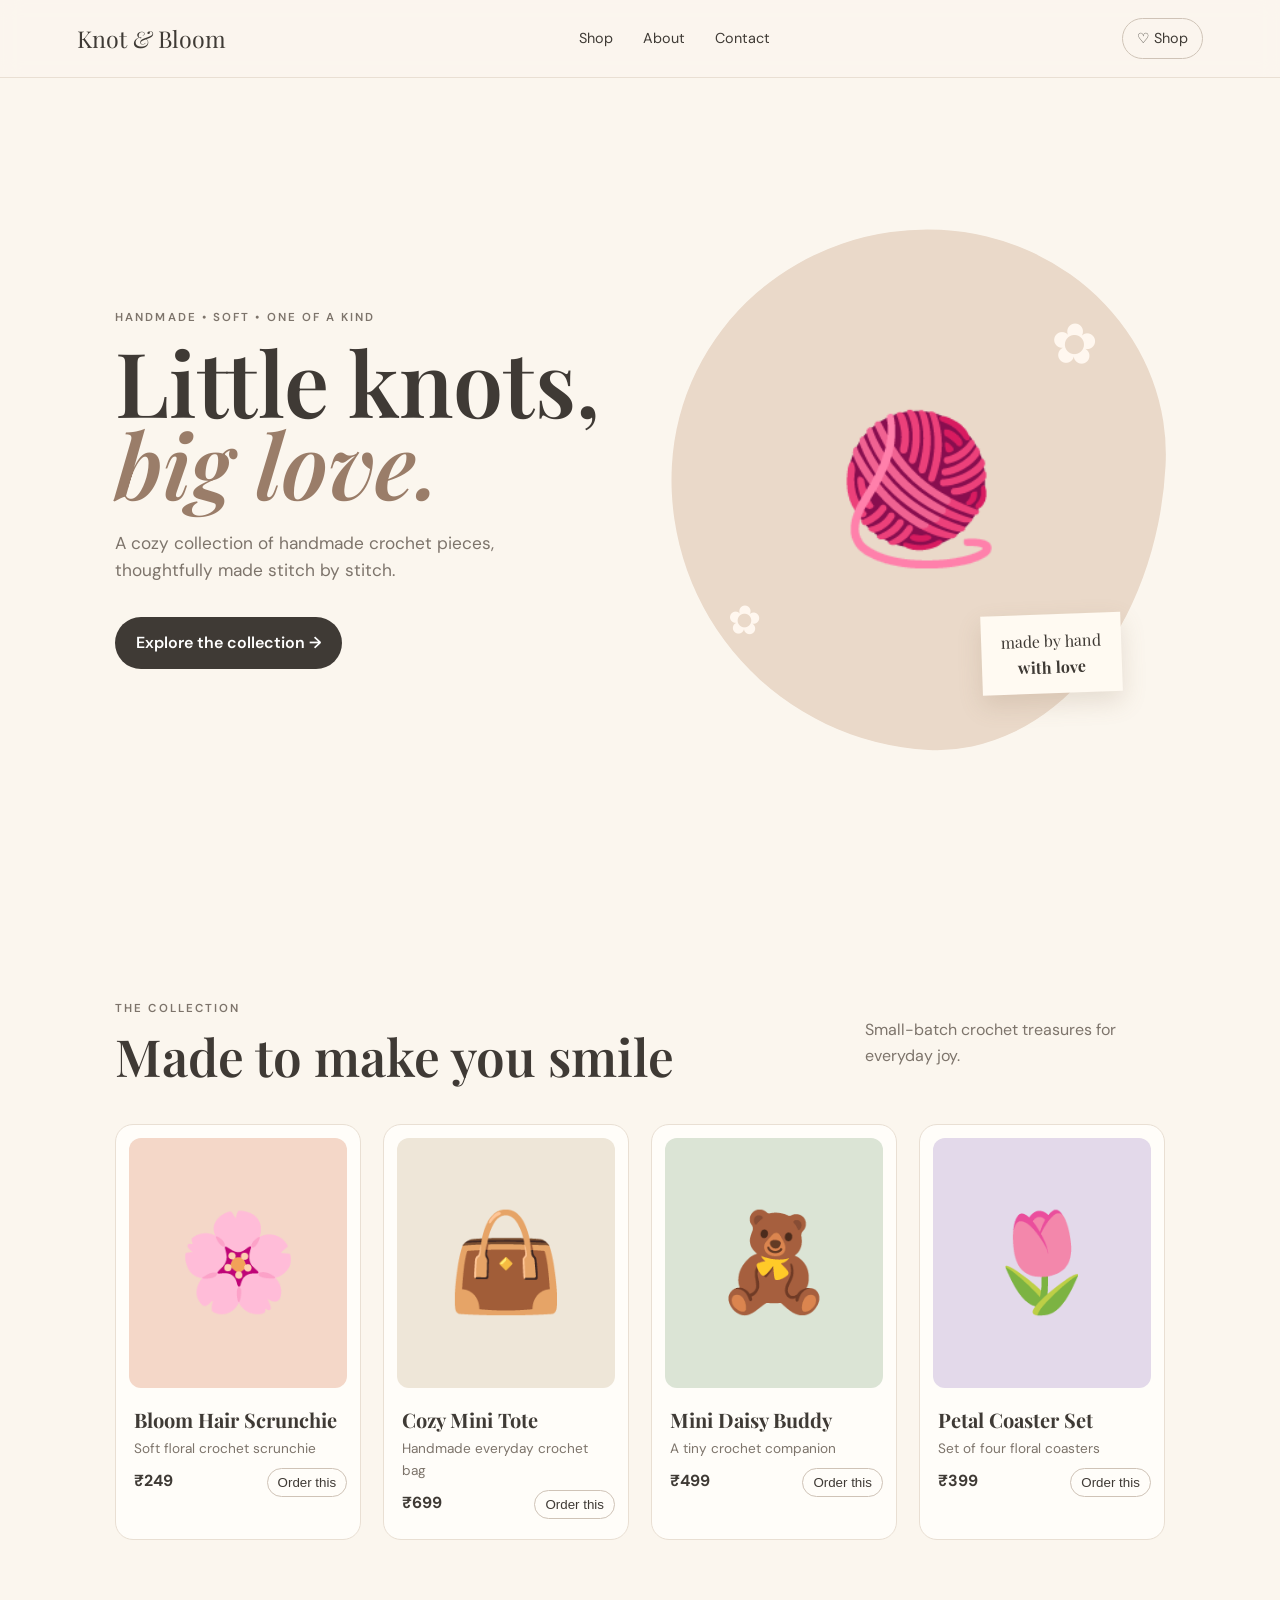
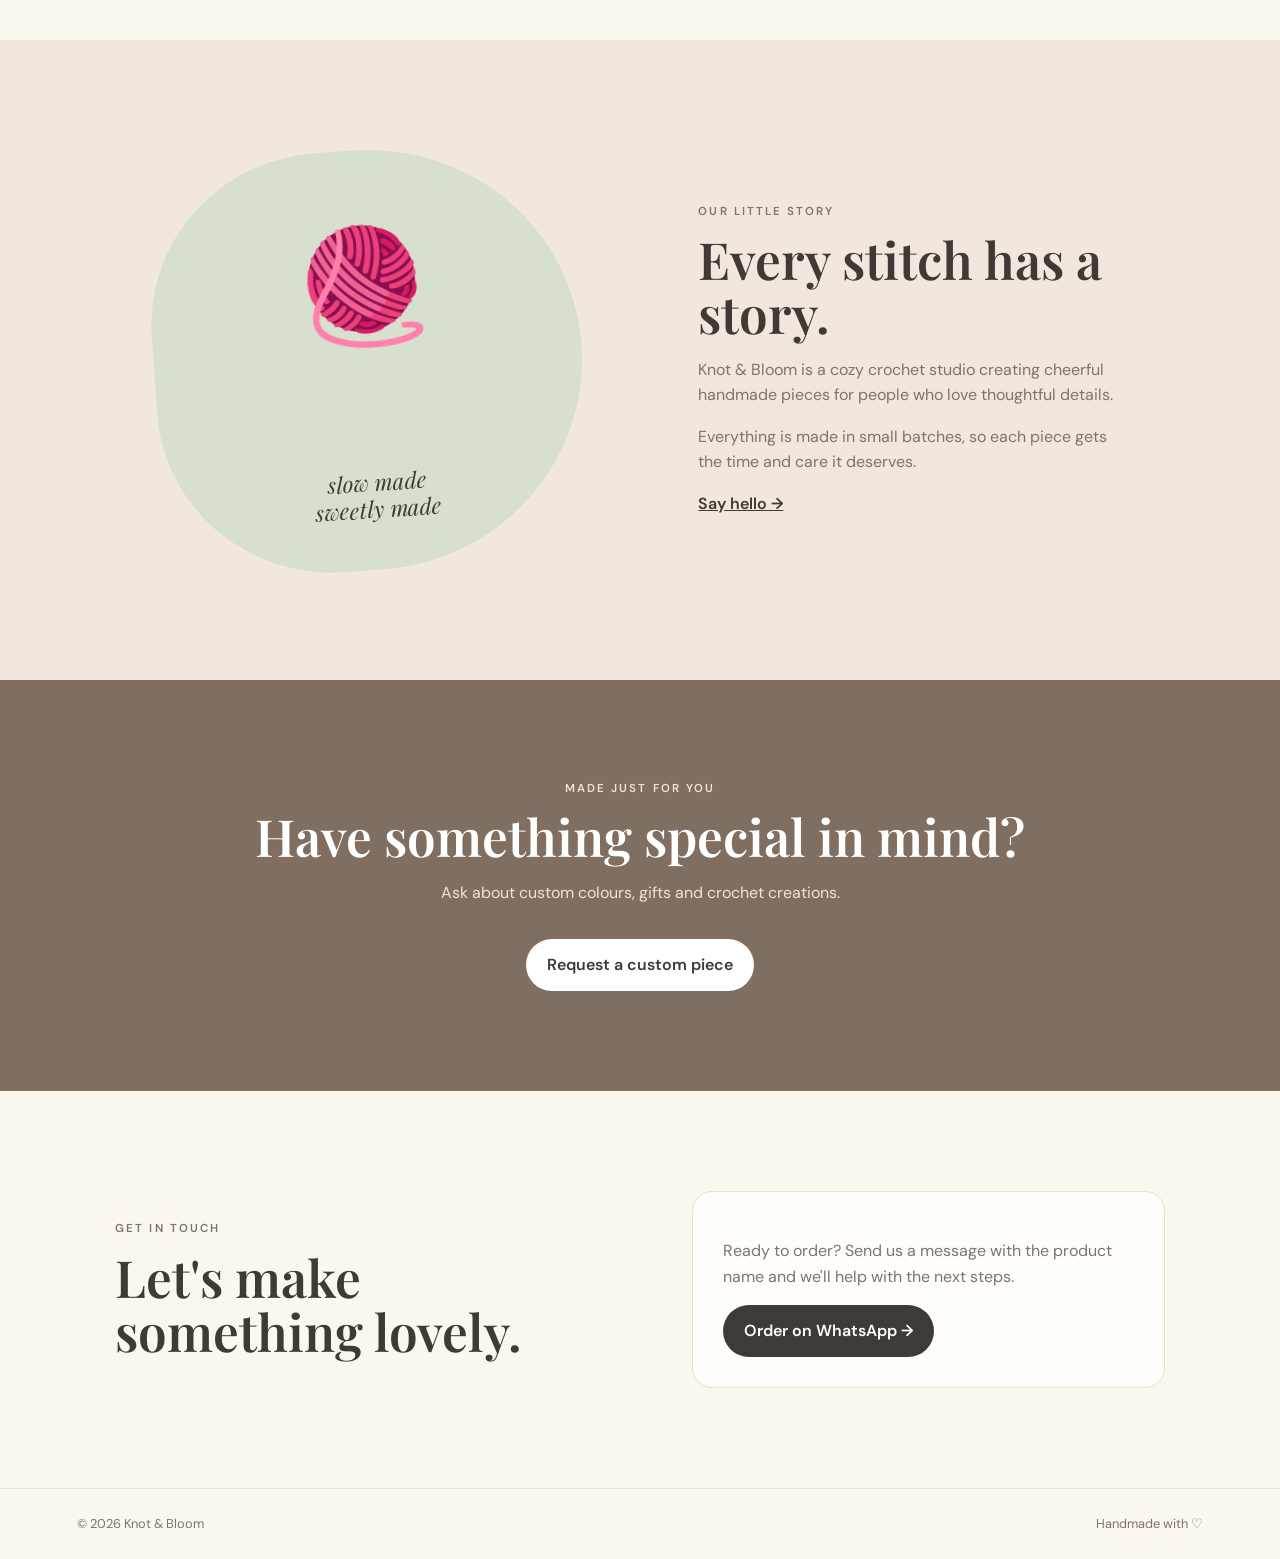
==== index.html @ 45af6f52 "Rename index html to index.html" ====
<!DOCTYPE html>
<html lang="en">
<head>
  <meta charset="UTF-8">
  <meta name="viewport" content="width=device-width, initial-scale=1.0">
  <title>Knot & Bloom | Handmade Crochet</title>
  <link rel="stylesheet" href="style.css">
</head>
<body>
<header class="nav">
  <a class="logo" href="#home">Knot <span>&</span> Bloom</a>
  <nav>
    <a href="#shop">Shop</a>
    <a href="#about">About</a>
    <a href="#contact">Contact</a>
  </nav>
  <a class="bag" href="#shop">♡ Shop</a>
</header>

<main>
<section id="home" class="hero">
  <div class="hero-copy">
    <p class="eyebrow">HANDMADE • SOFT • ONE OF A KIND</p>
    <h1>Little knots,<br><em>big love.</em></h1>
    <p class="intro">A cozy collection of handmade crochet pieces, thoughtfully made stitch by stitch.</p>
    <a class="button" href="#shop">Explore the collection →</a>
  </div>
  <div class="hero-art">
    <div class="yarn">🧶</div>
    <div class="flower flower1">✿</div>
    <div class="flower flower2">✿</div>
    <div class="card-note">made by hand<br><strong>with love</strong></div>
  </div>
</section>

<section id="shop" class="section">
  <div class="section-head">
    <div>
      <p class="eyebrow">THE COLLECTION</p>
      <h2>Made to make you smile</h2>
    </div>
    <p>Small-batch crochet treasures for everyday joy.</p>
  </div>

  <div class="products">
    <article class="product">
      <div class="product-img peach">🌸</div>
      <h3>Bloom Hair Scrunchie</h3>
      <p>Soft floral crochet scrunchie</p>
      <strong>₹249</strong>
      <button onclick="order('Bloom Hair Scrunchie','₹249')">Order this</button>
    </article>

    <article class="product">
      <div class="product-img cream">👜</div>
      <h3>Cozy Mini Tote</h3>
      <p>Handmade everyday crochet bag</p>
      <strong>₹699</strong>
      <button onclick="order('Cozy Mini Tote','₹699')">Order this</button>
    </article>

    <article class="product">
      <div class="product-img sage">🧸</div>
      <h3>Mini Daisy Buddy</h3>
      <p>A tiny crochet companion</p>
      <strong>₹499</strong>
      <button onclick="order('Mini Daisy Buddy','₹499')">Order this</button>
    </article>

    <article class="product">
      <div class="product-img lilac">🌷</div>
      <h3>Petal Coaster Set</h3>
      <p>Set of four floral coasters</p>
      <strong>₹399</strong>
      <button onclick="order('Petal Coaster Set','₹399')">Order this</button>
    </article>
  </div>
</section>

<section id="about" class="about">
  <div class="about-art">🧶<br><span>slow made<br>sweetly made</span></div>
  <div>
    <p class="eyebrow">OUR LITTLE STORY</p>
    <h2>Every stitch has a story.</h2>
    <p>Knot & Bloom is a cozy crochet studio creating cheerful handmade pieces for people who love thoughtful details.</p>
    <p>Everything is made in small batches, so each piece gets the time and care it deserves.</p>
    <a href="#contact" class="text-link">Say hello →</a>
  </div>
</section>

<section class="custom">
  <p class="eyebrow">MADE JUST FOR YOU</p>
  <h2>Have something special in mind?</h2>
  <p>Ask about custom colours, gifts and crochet creations.</p>
  <a class="button light" href="#contact">Request a custom piece</a>
</section>

<section id="contact" class="contact section">
  <div>
    <p class="eyebrow">GET IN TOUCH</p>
    <h2>Let's make something lovely.</h2>
  </div>
  <div class="contact-box">
    <p>Ready to order? Send us a message with the product name and we'll help with the next steps.</p>
    <a class="button" href="#shop">Order on WhatsApp →</a>
  </div>
</section>
</main>

<footer>
  <span>© 2026 Knot & Bloom</span>
  <span>Handmade with ♡</span>
</footer>

<script src="script.js"></script>
</body>
</html>
---- style.css ----
@import url('https://fonts.googleapis.com/css2?family=DM+Sans:wght@400;500;600&family=Playfair+Display:ital,wght@0,500;0,600;1,500;1,600&display=swap');

:root{--ink:#3f3a35;--muted:#7d746b;--cream:#fbf6ee;--paper:#fffdf9;--peach:#f4d7c8;--sage:#dbe4d5;--lilac:#e3d9ea;--line:#e9dfd3}
*{box-sizing:border-box}
html{scroll-behavior:smooth}
body{margin:0;background:var(--cream);color:var(--ink);font-family:"DM Sans",sans-serif;line-height:1.6}
.nav{height:78px;display:flex;align-items:center;justify-content:space-between;padding:0 6%;border-bottom:1px solid var(--line);background:rgba(251,246,238,.9);position:sticky;top:0;z-index:5;backdrop-filter:blur(10px)}
.logo{font-family:"Playfair Display",serif;font-size:1.45rem;color:var(--ink);text-decoration:none}
.logo span{font-style:italic}
.nav nav{display:flex;gap:30px}
.nav nav a,.bag{color:var(--ink);text-decoration:none;font-size:.9rem}
.bag{border:1px solid #cfc3b7;padding:8px 14px;border-radius:99px}
.hero{min-height:calc(100vh - 78px);display:grid;grid-template-columns:1fr 1fr;align-items:center;padding:7% 9%;gap:6%;overflow:hidden}
.eyebrow{font-size:.72rem;letter-spacing:.18em;font-weight:600;color:var(--muted);margin:0 0 12px}
.hero h1{font:600 clamp(3.8rem,7vw,7rem)/.92 "Playfair Display",serif;margin:0 0 25px}
.hero h1 em{color:#9a7d69}
.intro{max-width:480px;color:var(--muted);font-size:1.08rem;margin-bottom:32px}
.button{display:inline-block;background:var(--ink);color:white;text-decoration:none;border:0;border-radius:99px;padding:13px 21px;font-weight:600;cursor:pointer}
.hero-art{height:520px;max-width:520px;width:100%;background:#ead9c9;border-radius:52% 48% 45% 55%/48% 43% 57% 52%;position:relative;display:grid;place-items:center;transform:rotate(3deg)}
.yarn{font-size:9rem;transform:rotate(-3deg)}
.flower{position:absolute;font-size:3.5rem;color:#fff7ef}
.flower1{top:12%;right:15%}
.flower2{bottom:17%;left:13%;font-size:2.5rem}
.card-note{position:absolute;bottom:12%;right:7%;background:#fffaf2;padding:14px 20px;transform:rotate(-5deg);box-shadow:0 10px 25px #8a6d5730;text-align:center;font-family:"Playfair Display",serif}
.section{padding:100px 9%}
.section-head{display:flex;justify-content:space-between;align-items:end;margin-bottom:40px}
.section h2,.about h2,.custom h2,.contact h2{font:600 clamp(2.3rem,4vw,4rem)/1.05 "Playfair Display",serif;margin:0}
.section-head>p{max-width:300px;color:var(--muted)}
.products{display:grid;grid-template-columns:repeat(4,1fr);gap:22px}
.product{background:var(--paper);padding:13px 13px 20px;border:1px solid var(--line);border-radius:18px}
.product-img{height:250px;border-radius:12px;display:grid;place-items:center;font-size:6rem}
.peach{background:var(--peach)}
.cream{background:#eee6d8}
.sage{background:var(--sage)}
.lilac{background:var(--lilac)}
.product h3{font-family:"Playfair Display",serif;font-size:1.25rem;margin:16px 5px 2px}
.product p{color:var(--muted);font-size:.85rem;margin:0 5px 8px}
.product strong{margin-left:5px}
.product button{float:right;border:1px solid #cfc3b7;background:transparent;border-radius:99px;padding:6px 10px;cursor:pointer;color:var(--ink)}
.about{padding:110px 12%;display:grid;grid-template-columns:1fr 1fr;gap:12%;align-items:center;background:#f1e7dc}
.about-art{height:420px;background:#d7dfcf;border-radius:45% 55% 55% 45%;display:grid;place-items:center;font-size:7rem;text-align:center;transform:rotate(-4deg)}
.about-art span{font:italic 1.4rem "Playfair Display",serif;line-height:1.2}
.about p:not(.eyebrow){color:var(--muted);max-width:500px}
.text-link{color:var(--ink);font-weight:600}
.custom{text-align:center;padding:100px 20px;background:#806e61;color:white}
.custom .eyebrow,.custom p{color:#eee4db}
.custom h2{margin-bottom:15px}
.light{background:white;color:var(--ink);margin-top:18px}
.contact{display:grid;grid-template-columns:1fr 1fr;gap:10%;align-items:center}
.contact-box{background:var(--paper);padding:30px;border:1px solid var(--line);border-radius:20px}
.contact-box p{color:var(--muted)}
.contact-box small{display:block;margin-top:18px;color:#9a9087}
code{background:#eee5dc;padding:2px 5px;border-radius:4px}
footer{padding:25px 6%;display:flex;justify-content:space-between;border-top:1px solid var(--line);color:var(--muted);font-size:.8rem}
@media(max-width:850px){.nav nav{display:none}.hero,.about,.contact{grid-template-columns:1fr}.hero{padding-top:60px}.hero-art{height:350px}.products{grid-template-columns:1fr 1fr}.section-head{display:block}.about-art{height:320px}.contact{gap:35px}}
@media(max-width:520px){.products{grid-template-columns:1fr}.product-img{height:230px}.hero h1{font-size:4rem}.nav{padding:0 5%}}
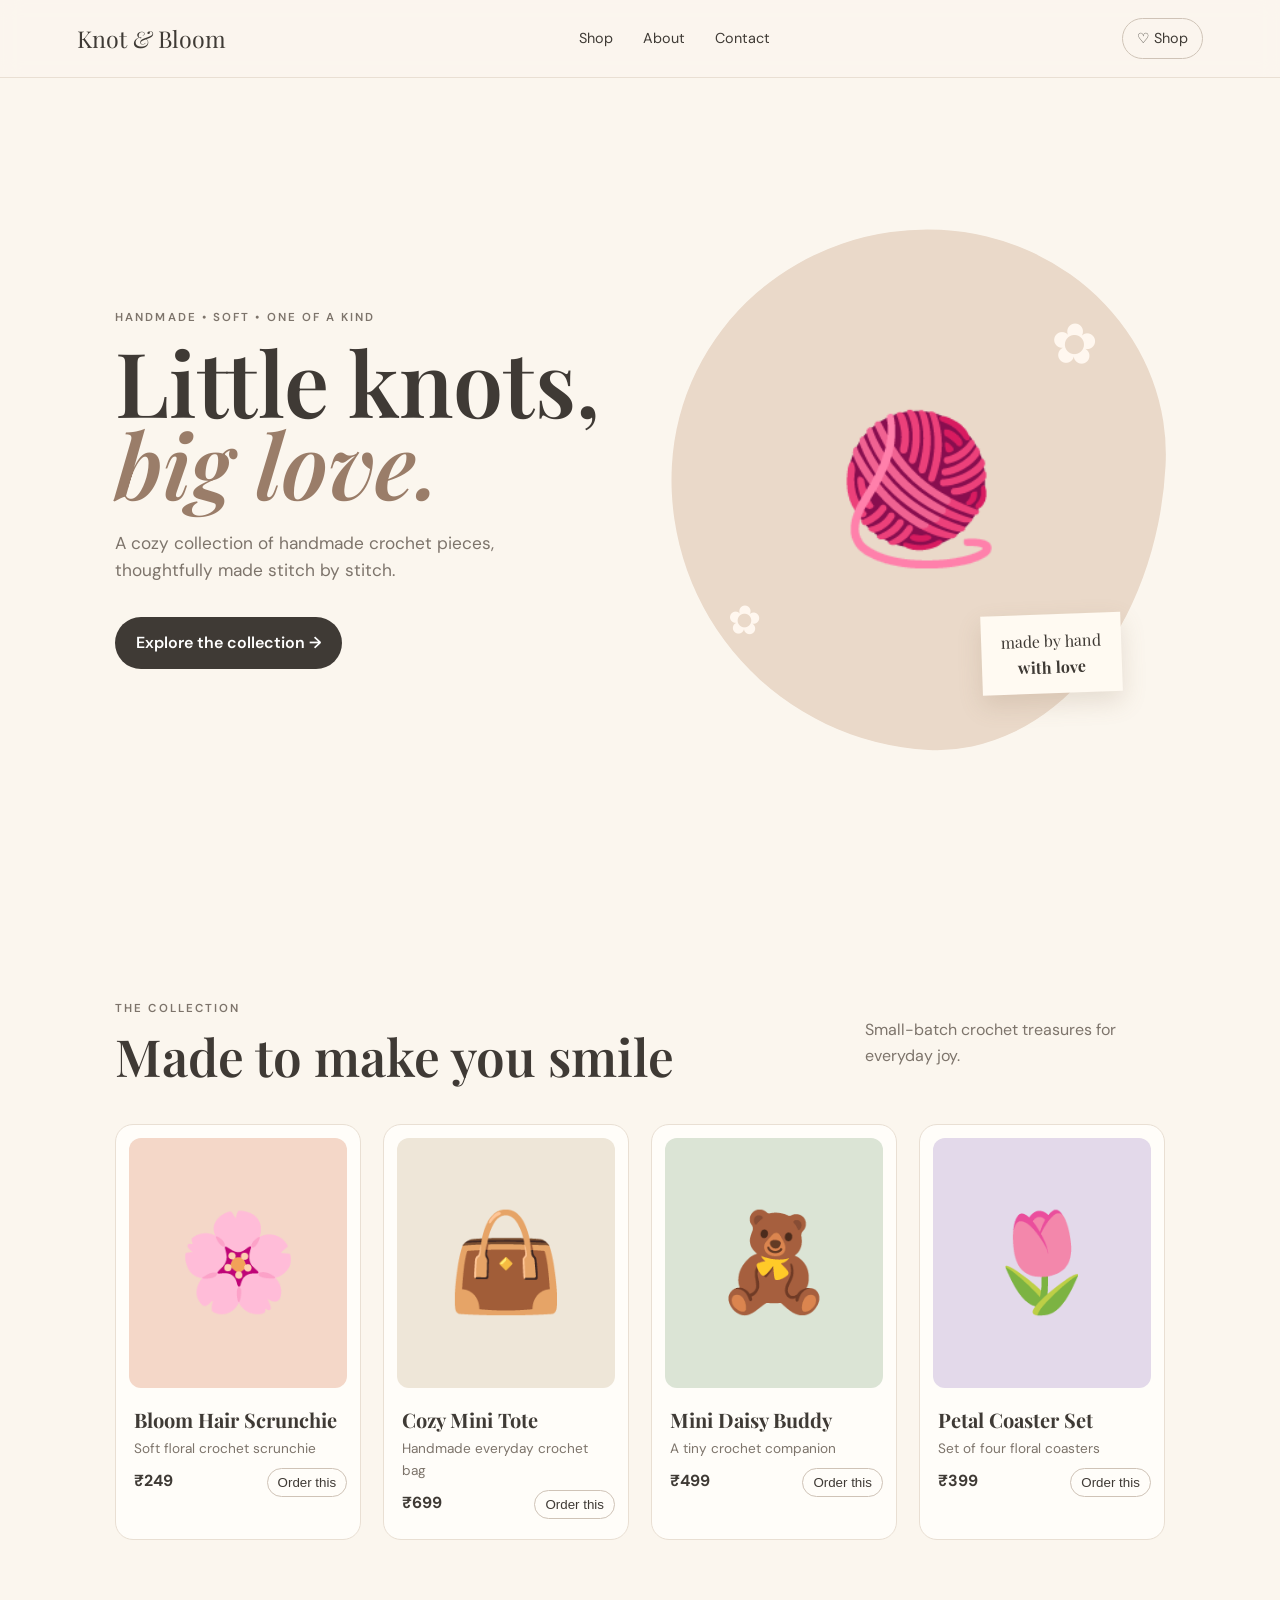
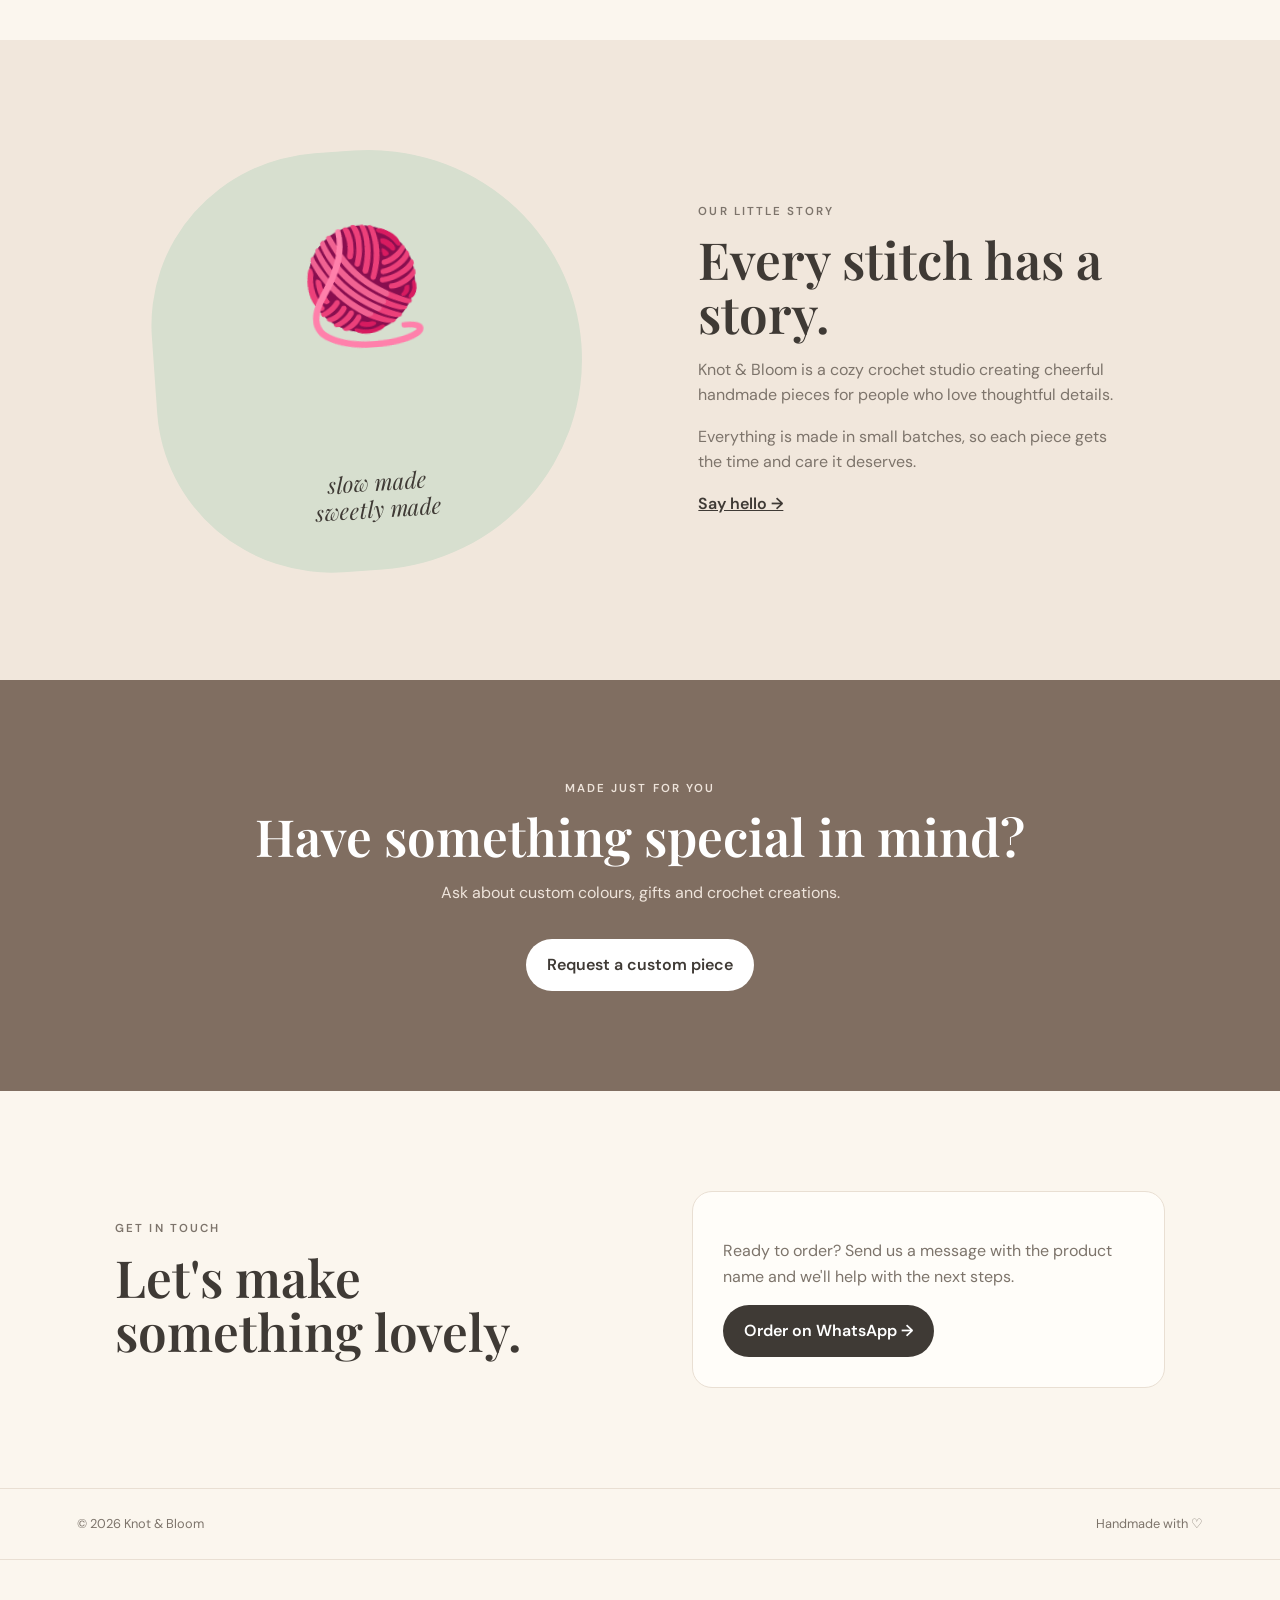
==== commit 7f50741f: "Add footer to index.html" ====
--- a/index.html
+++ b/index.html
@@ -115,3 +115,4 @@
 <script src="script.js"></script>
 </body>
 </html>
+<footer>
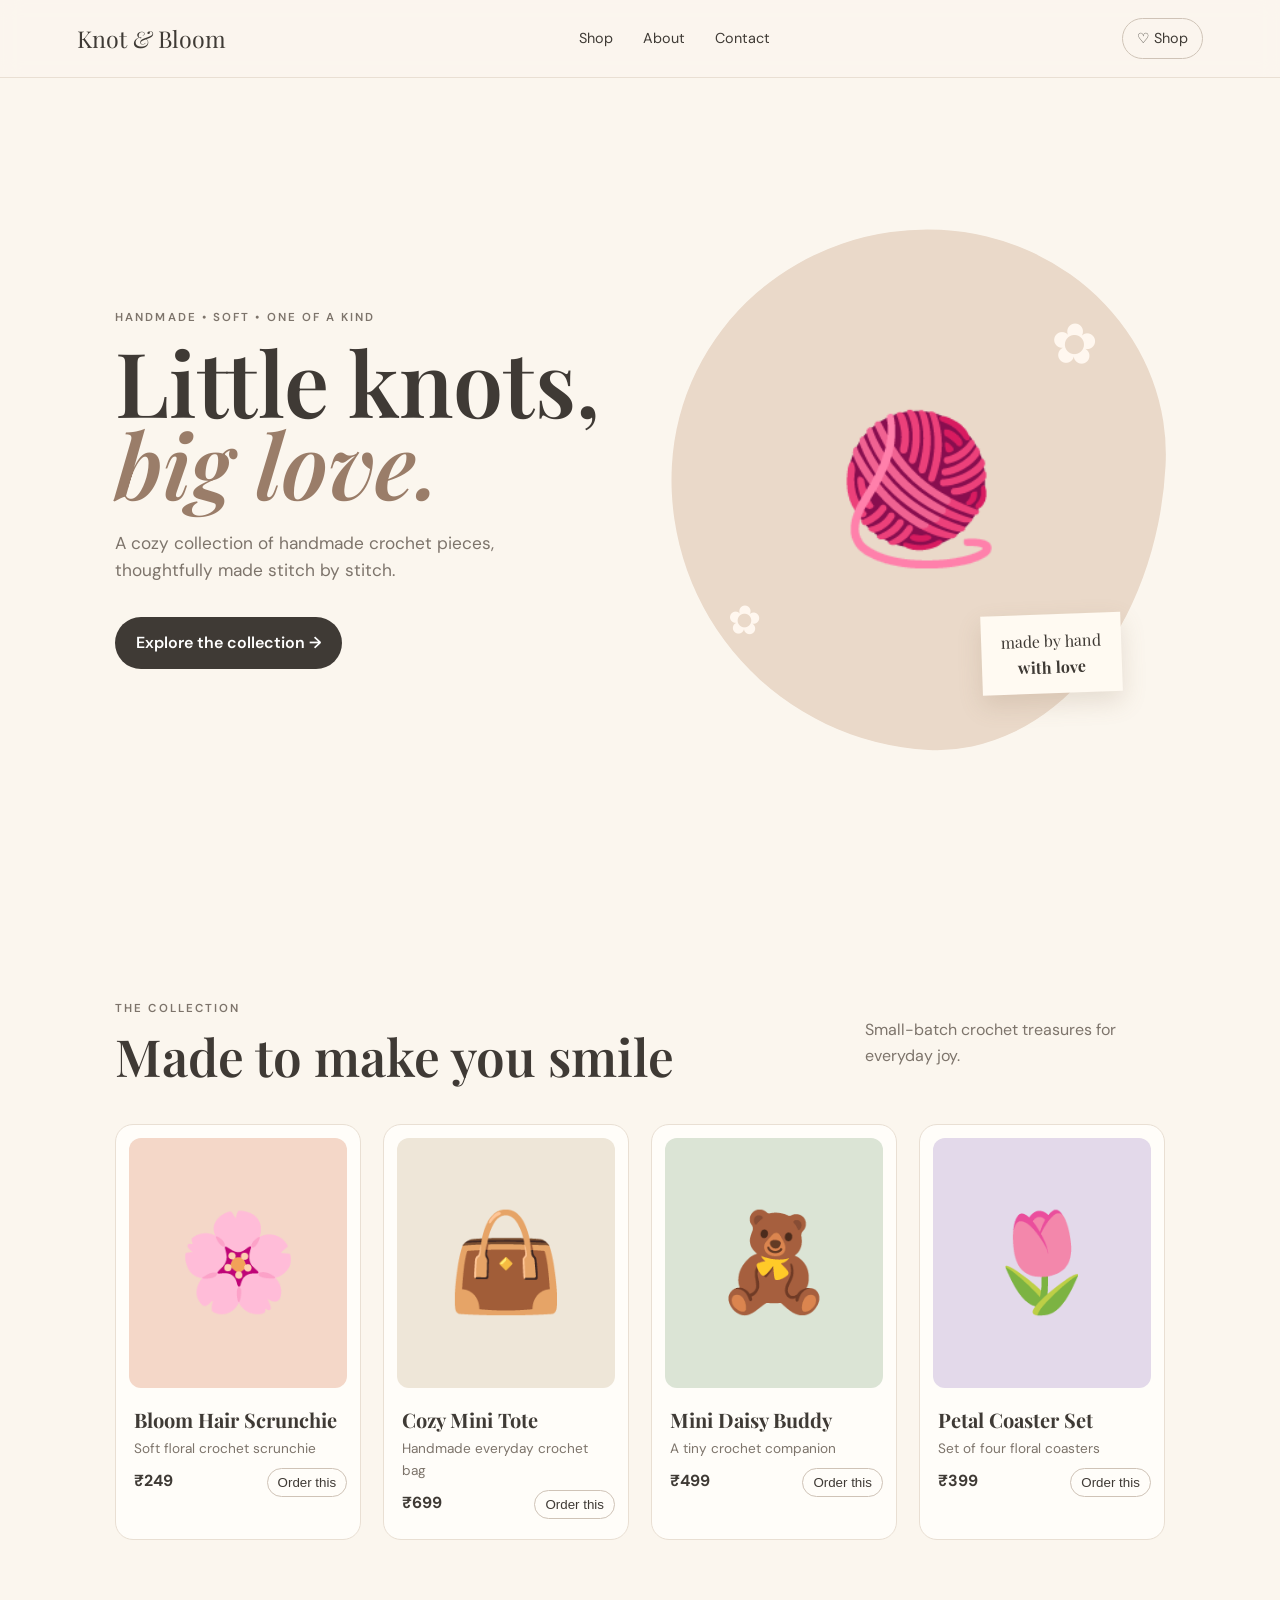
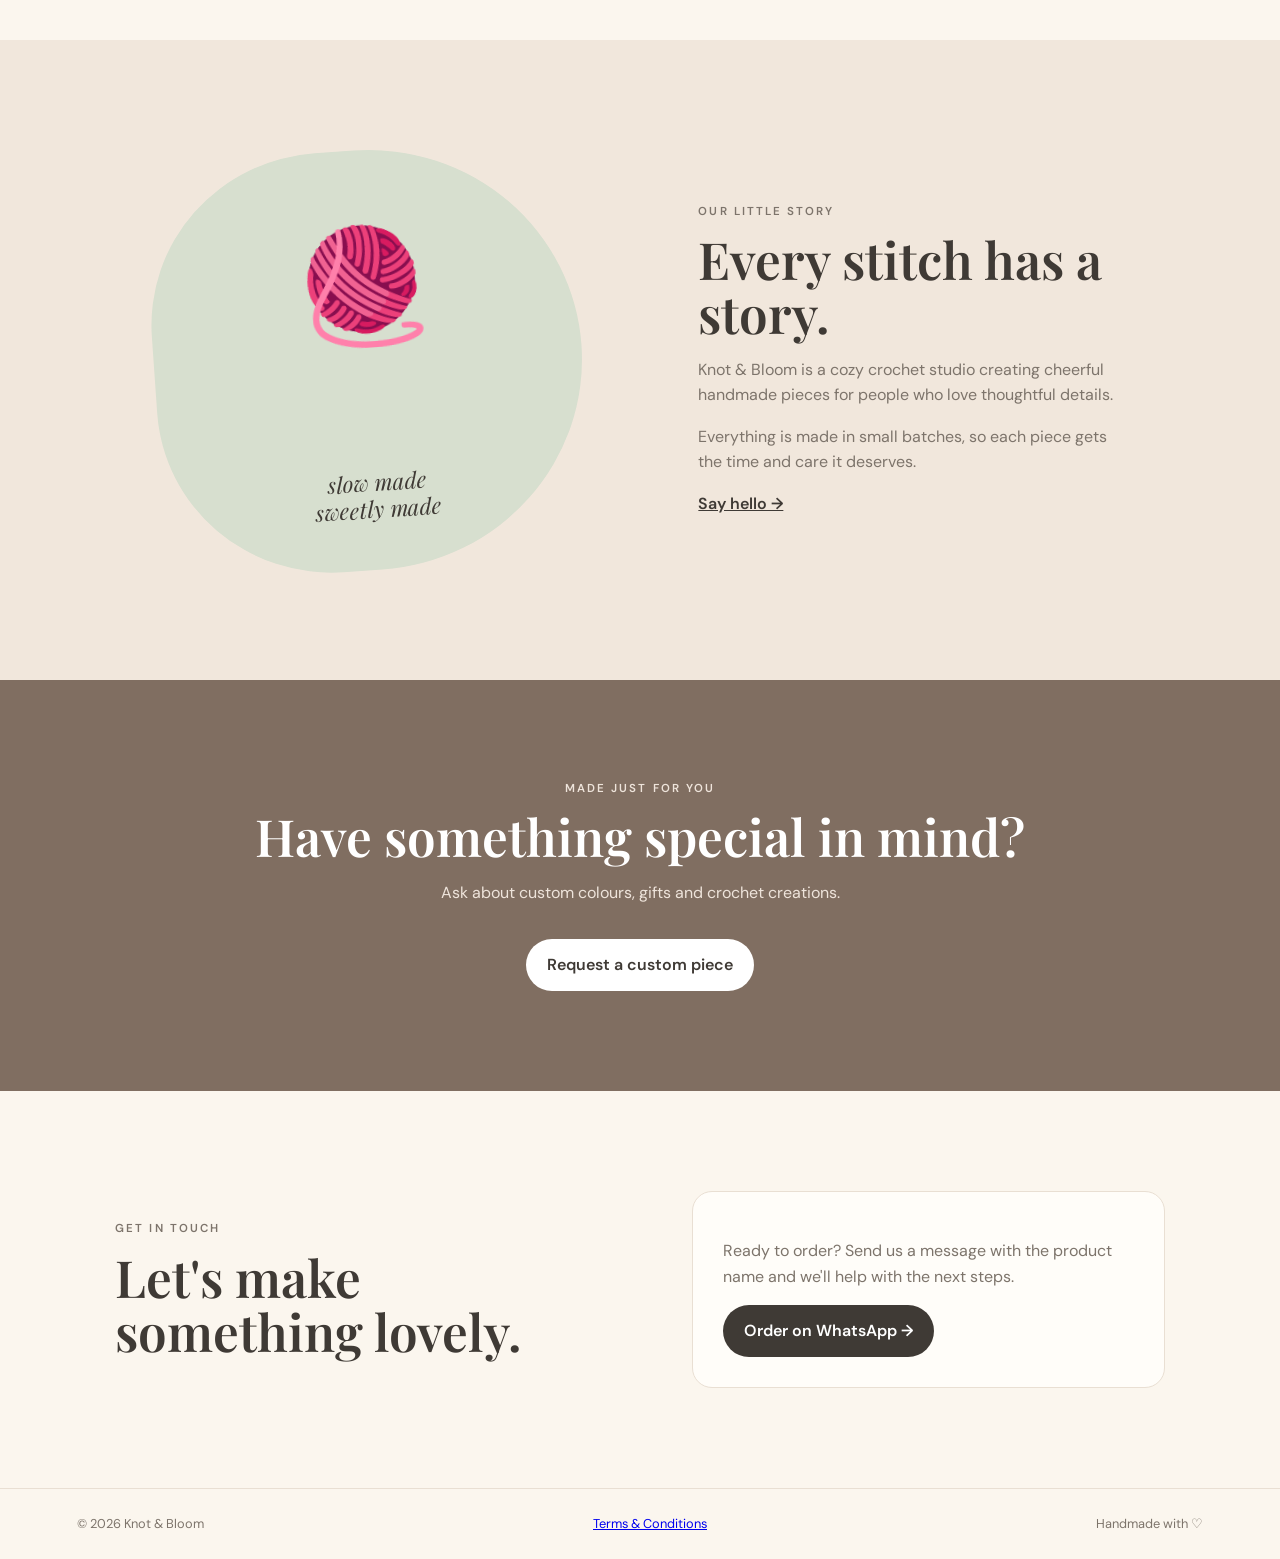
==== commit 6c18b6d1: "Add Terms & Conditions link to footer" ====
--- a/index.html
+++ b/index.html
@@ -109,10 +109,10 @@
 
 <footer>
   <span>© 2026 Knot & Bloom</span>
+  <a href="terms.html">Terms & Conditions</a>
   <span>Handmade with ♡</span>
 </footer>
 
 <script src="script.js"></script>
 </body>
 </html>
-<footer>
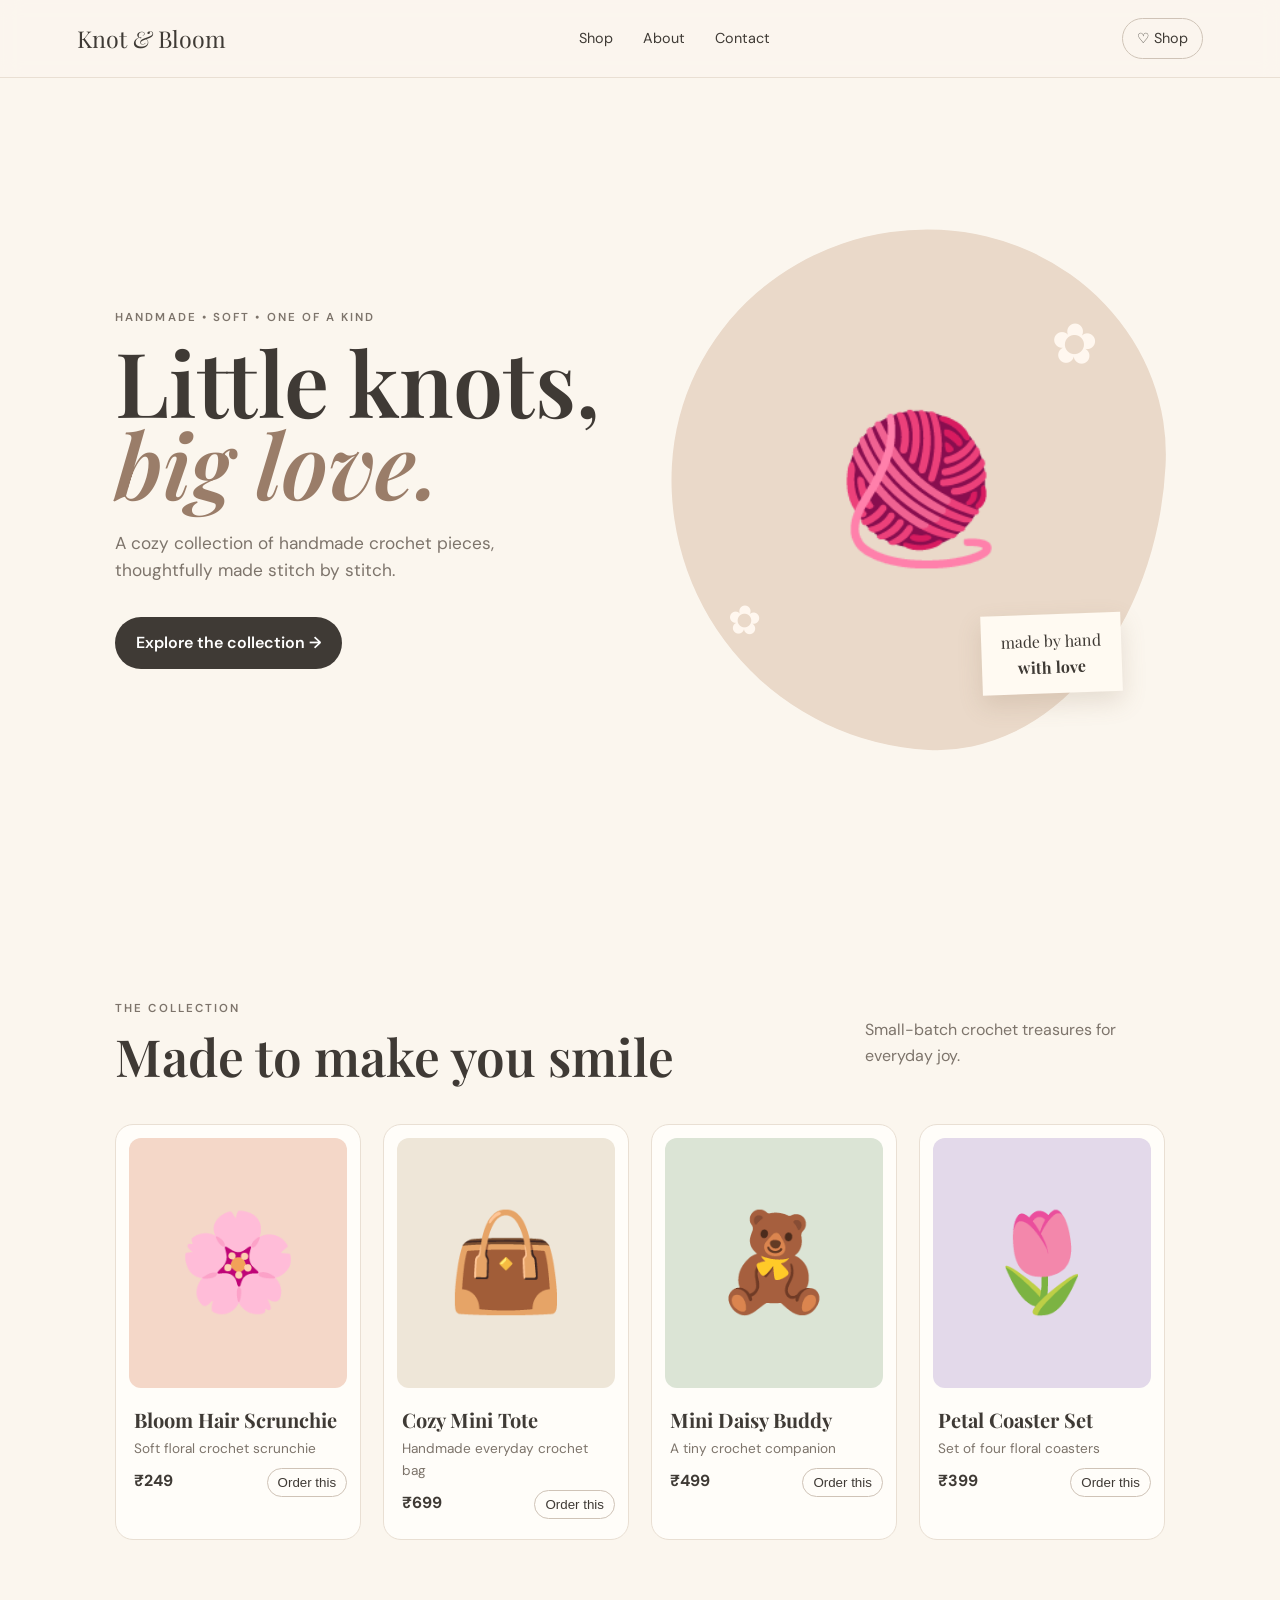
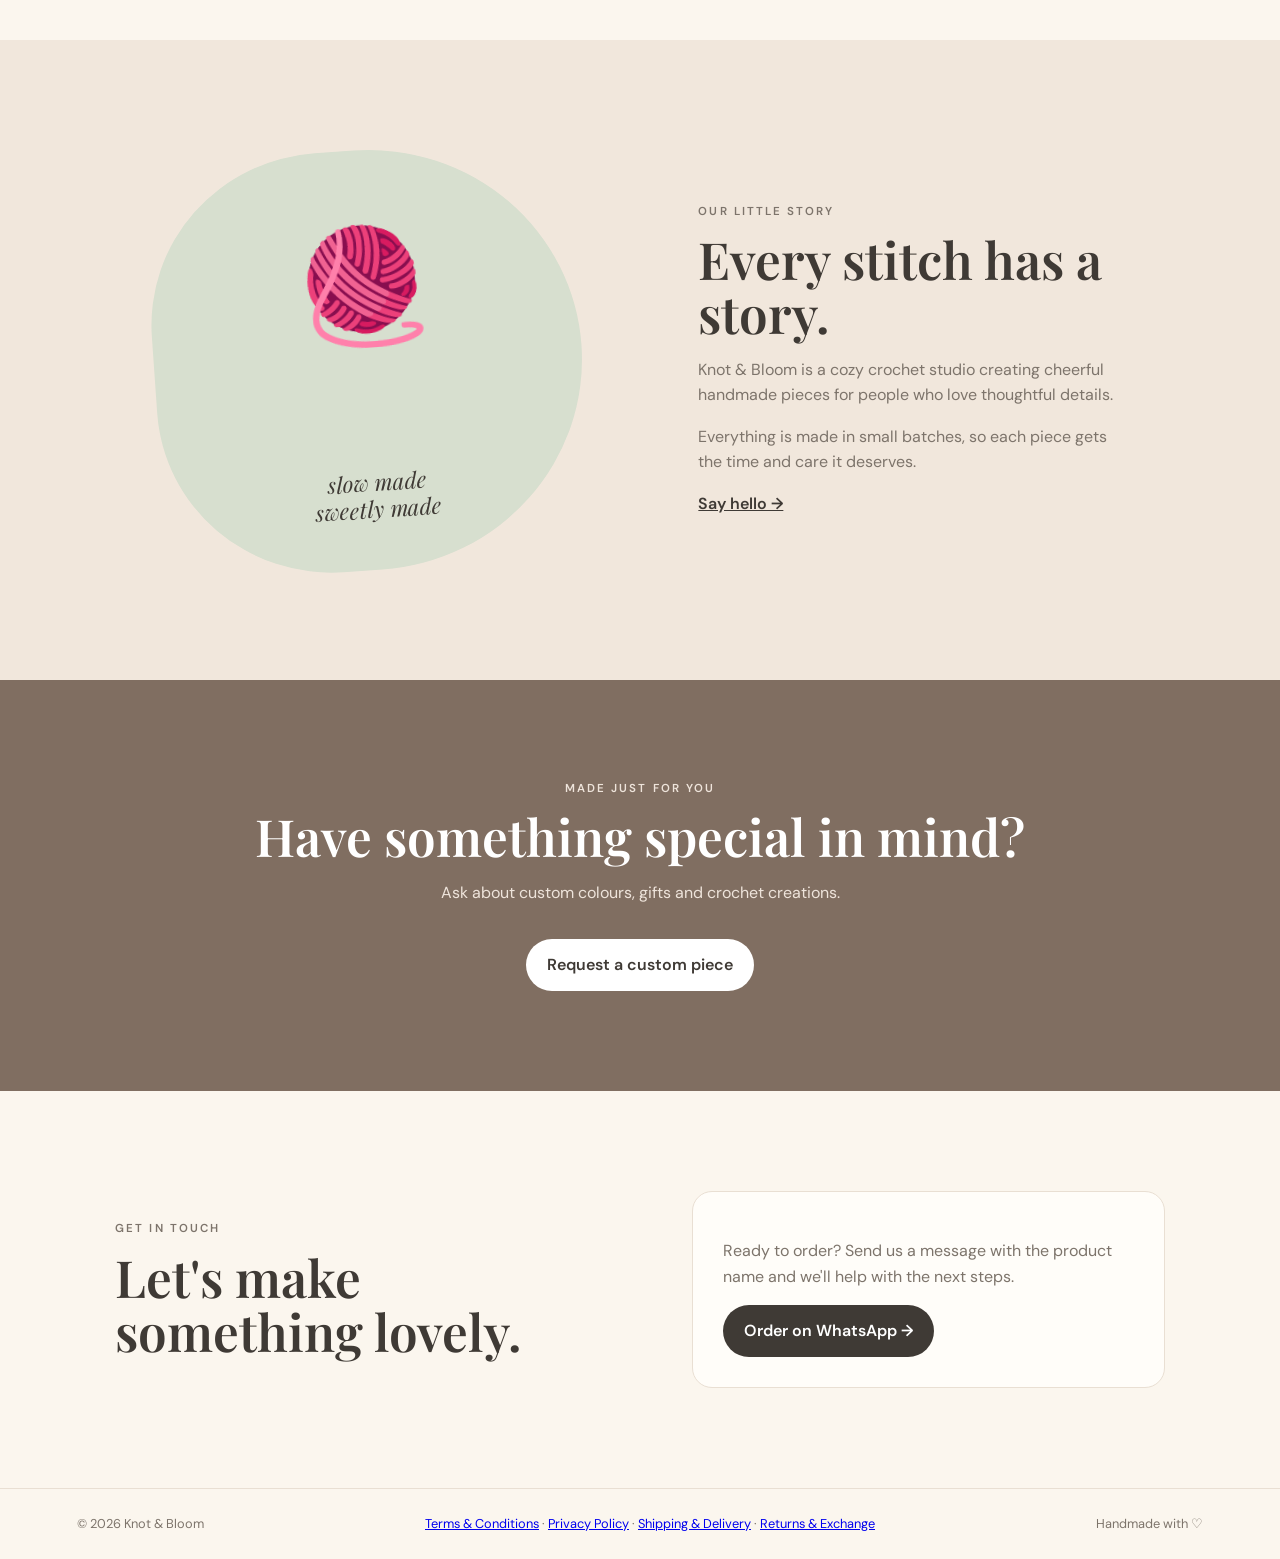
==== commit 1e4e5352: "Add additional footer links for policies and shipping" ====
--- a/index.html
+++ b/index.html
@@ -109,7 +109,14 @@
 
 <footer>
   <span>© 2026 Knot & Bloom</span>
-  <a href="terms.html">Terms & Conditions</a>
+
+  <span>
+    <a href="terms.html">Terms & Conditions</a> ·
+    <a href="privacy.html">Privacy Policy</a> ·
+    <a href="shipping.html">Shipping & Delivery</a> ·
+    <a href="returns.html">Returns & Exchange</a>
+  </span>
+
   <span>Handmade with ♡</span>
 </footer>
 
